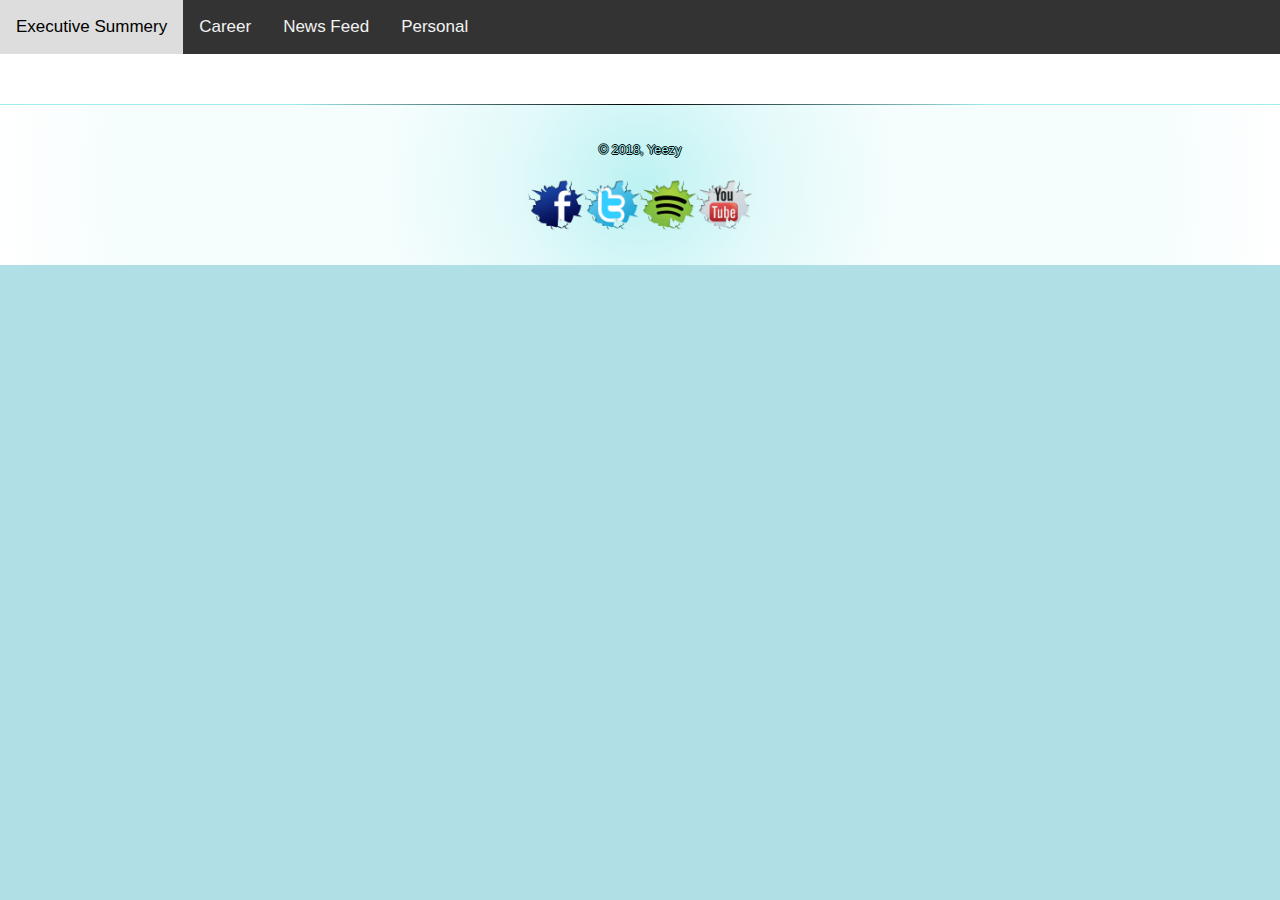
==== pages/career.html @ ad51aa73 "Merge pull request #7 from nss-day-cohort-27/rbcareer" ====
<!doctype html>
<html lang="en">

<head>
    <!-- Required meta tags -->
    <meta charset="utf-8">
    <meta name="viewport" content="width=device-width, initial-scale=1, shrink-to-fit=no">

    <!-- Bootstrap CSS -->
    
    <link rel="stylesheet" href="https://maxcdn.bootstrapcdn.com/bootstrap/4.0.0/css/bootstrap.min.css" integrity="sha384-Gn5384xqQ1aoWXA+058RXPxPg6fy4IWvTNh0E263XmFcJlSAwiGgFAW/dAiS6JXm"
        crossorigin="anonymous">
    <link rel="stylesheet" href="../styles.css">
    <link rel="stylesheet" href="career.css">
    

    <title>Sprint Report</title>
</head>

<body>
    <header>
        <!-- navbar here -->
        <div class="topnav">
            <a href="../index.html">Executive Summery</a>
            <a href="#">Career</a>
            <a href="newsfeed.html">News Feed</a>
            <a href="personal.html">Personal</a>
        </div>
    </header>
    <main>
        <!-- main content containers/html here -->
    </main>
    <footer>
        <!-- footer icons -->
        <div class="bottom-div">
            <span class="sexy_line"></span>
          </div>
          <div class="main-footer-div">
            <p id="small-copy">
              <small>&copy; 2018, Yeezy</small>
            </p>
            <div class="left-align-footer-div">
              <a href="https://www.facebook.com/search/posts/?q=kanye" target="_blank">
                <img class="social-media-icon" src="../images/facebookicon.png"
                  alt="Facebook Icon">
              </a>
              <a href="https://twitter.com/kanyewest" target="_blank">
                <img class="social-media-icon" src="../images/twittericon.png"
                  alt="Twitter Icon">
              </a>
              <a href="https://open.spotify.com/artist/5K4W6rqBFWDnAN6FQUkS6x" target="_blank">
                <img class="social-media-icon" src="../images/spotifyicon.png"
                  alt="Spotify Icon">
              </a>
              <a href="https://www.youtube.com/user/kanyewest/featured" target="_blank">
                <img class="social-media-icon" src="../images/youtubeicon.png"
                  alt="Youtube Icon">
              </a>
              
              
              
            </div>
          </div>
    </footer>
    <!-- Optional JavaScript -->
    <script src="main.js"></script>
    <!-- jQuery first, then Popper.js, then Bootstrap JS -->
    <script src="https://code.jquery.com/jquery-3.2.1.slim.min.js" integrity="sha384-KJ3o2DKtIkvYIK3UENzmM7KCkRr/rE9/Qpg6aAZGJwFDMVNA/GpGFF93hXpG5KkN"
        crossorigin="anonymous"></script>
    <script src="https://cdnjs.cloudflare.com/ajax/libs/popper.js/1.12.9/umd/popper.min.js" integrity="sha384-ApNbgh9B+Y1QKtv3Rn7W3mgPxhU9K/ScQsAP7hUibX39j7fakFPskvXusvfa0b4Q"
        crossorigin="anonymous"></script>
    <script src="https://maxcdn.bootstrapcdn.com/bootstrap/4.0.0/js/bootstrap.min.js" integrity="sha384-JZR6Spejh4U02d8jOt6vLEHfe/JQGiRRSQQxSfFWpi1MquVdAyjUar5+76PVCmYl"
        crossorigin="anonymous"></script>
    <script src="career.js"></script>
</body>

</html>
---- styles.css ----
html {
        background-color: powderblue;
}
     
.topnav {
        background-color: #333;
        overflow: hidden;
}
.topnav a {
        float: left;
        display: block;
    color: #f2f2f2;
    text-align: center;
    padding: 14px 16px;
    text-decoration: none;
    font-size: 17px;
}

.active {
    background-color: #4CAF50;
    color: white;
}


.topnav a.active {
    background-color: #4CAF50;
    color: white;
}

.topnav input[type=text] {
    float: right;
    padding: 6px;
    border: none;
    margin-top: 8px;
    margin-right: 16px;
    font-size: 17px;
}

.topnav a:hover {
   background-color: #ddd;
   color: black;
   text-decoration: none;
}

.topnav .icon {
   display: none;
}



.bottom-div{
    margin-top:50px;
}
.sexy_line{ 
    display:block;
    border:none;
    color:white;
    height:1px;
    background:black;
    background: -webkit-gradient(radial, 50% 50%, 0, 50% 50%, 350, from(#000000), to(#a1eced));
}
#small-copy {
  
}
.main-footer-div {
  background: radial-gradient(circle, rgba(161, 236, 237, .7), rgba(161, 236, 237, .3), rgba(161, 236, 237, .1), rgba(161, 236, 237, .1), rgba(161, 236, 237, .1), rgba(161, 236, 237, 0));
  color: #a1eced;
  display: flex;
  flex-direction: column;
  justify-content: center;
  padding: 2em;
  clear: both;
  text-align: center;
  text-shadow: -1px 0 black, 0 1px black, 1px 0 black, 0 -1px black;
}

.left-align-footer-div {
  display: flex;
  flex-direction: row;
  justify-content: center;

/*   flex: 0 30%; */
}

.right-align-footer-div {
  display: flex;
  flex-direction: row;
  justify-content: space-evenly;

}

.social-media-icon {
  width: 56px;
  height: 56px;
}
---- pages/career.css ----
.topnav {
    background-color: #333;
    overflow: hidden;
 }
 
 
 .topnav a {
    float: left;
    color: #f2f2f2;
    text-align: center;
    padding: 14px 16px;
    text-decoration: none;
    font-size: 17px;
 }
 
 
 .topnav a:hover {
    background-color: #ddd;
    color: black;
 }
 
 
 .topnav a.active {
    background-color: #4CAF50;
    color: white;
 }
 
 .topnav input[type=text] {
    float: right;
    padding: 6px;
    border: none;
    margin-top: 8px;
    margin-right: 16px;
    font-size: 17px;
 }
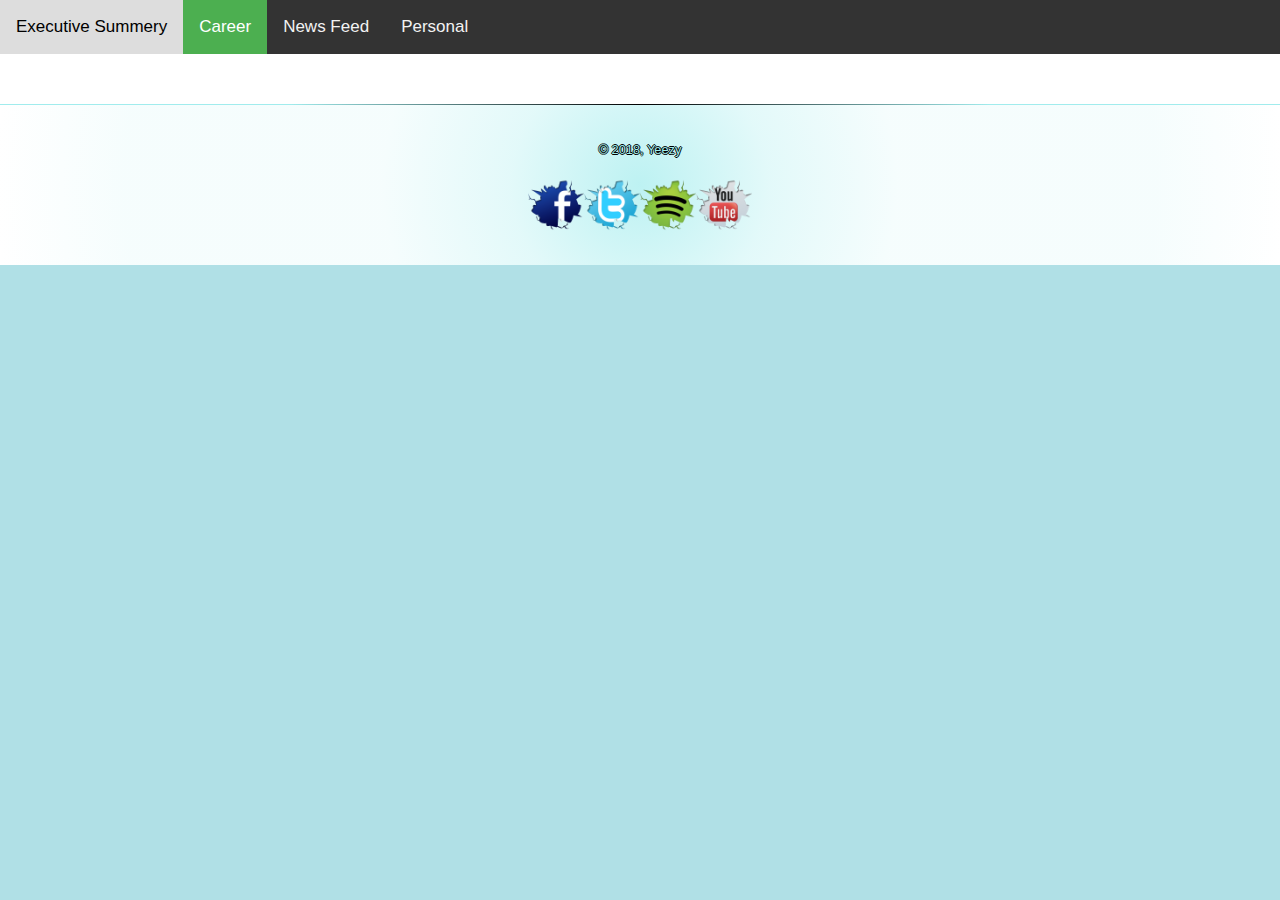
==== commit 5a716f62: "fixed navbar for all pages" ====
--- a/pages/career.html
+++ b/pages/career.html
@@ -22,7 +22,7 @@
         <!-- navbar here -->
         <div class="topnav">
             <a href="../index.html">Executive Summery</a>
-            <a href="#">Career</a>
+            <a href="#" class="active">Career</a>
             <a href="newsfeed.html">News Feed</a>
             <a href="personal.html">Personal</a>
         </div>
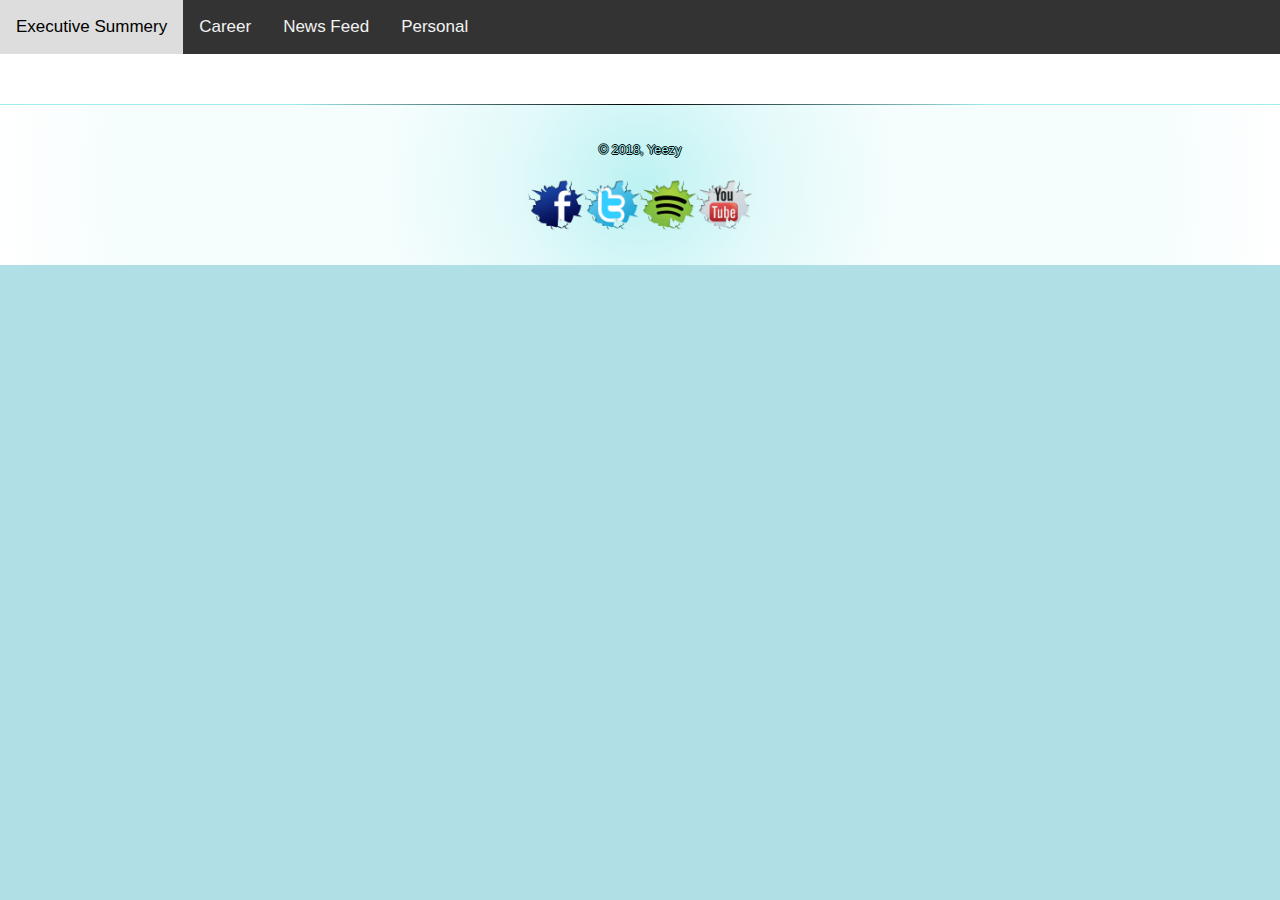
==== commit f2d0ce8a: "updated nav links" ====
--- a/pages/career.html
+++ b/pages/career.html
@@ -22,9 +22,9 @@
         <!-- navbar here -->
         <div class="topnav">
             <a href="../index.html">Executive Summery</a>
-            <a href="#" class="active">Career</a>
-            <a href="newsfeed.html">News Feed</a>
-            <a href="personal.html">Personal</a>
+            <a href="pages/career.html">Career</a>
+            <a href="pages/newsfeed.html">News Feed</a>
+            <a href="pages/personal.html">Personal</a>
         </div>
     </header>
     <main>
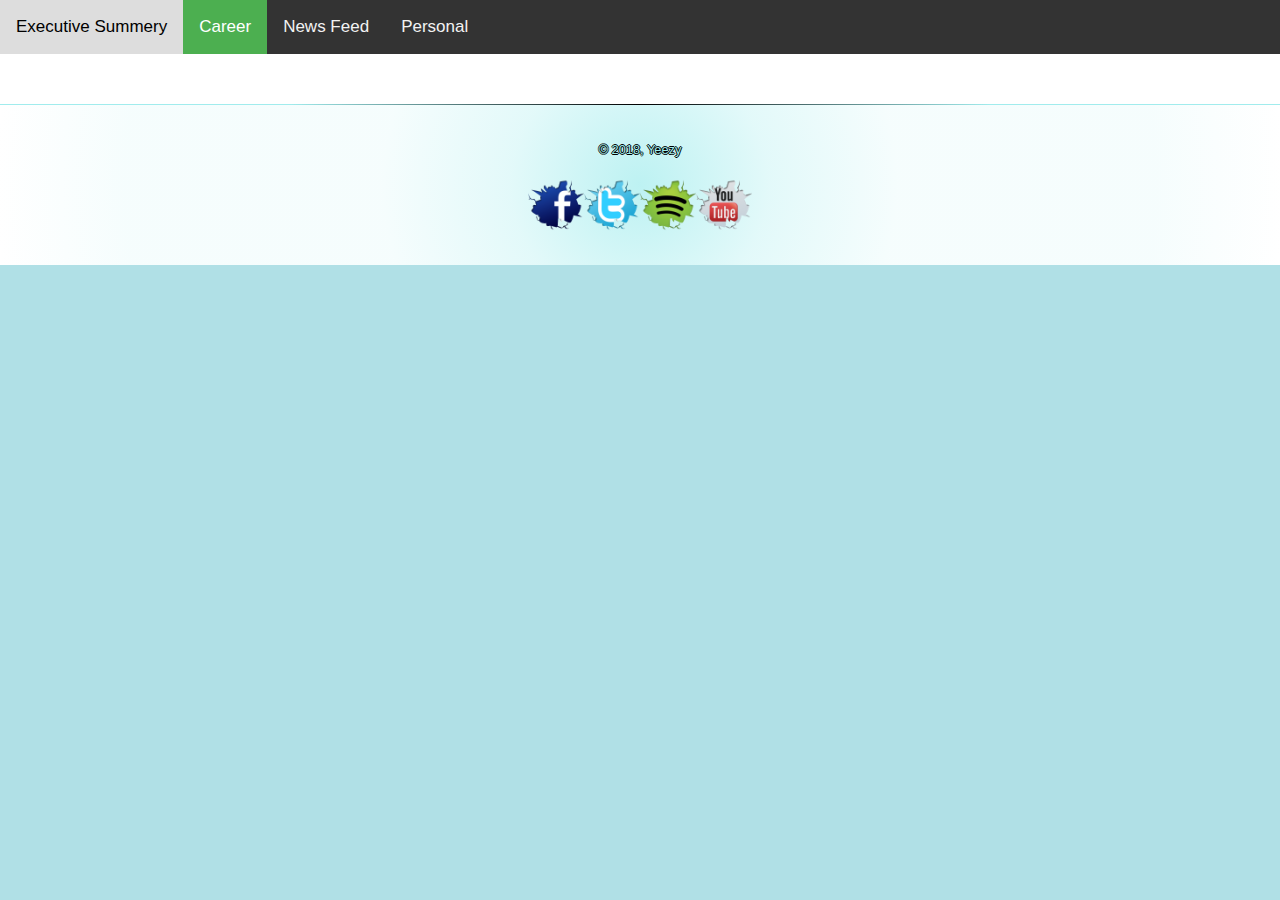
==== commit e3733f5c: "merge with correct master" ====
--- a/pages/career.html
+++ b/pages/career.html
@@ -22,9 +22,9 @@
         <!-- navbar here -->
         <div class="topnav">
             <a href="../index.html">Executive Summery</a>
-            <a href="pages/career.html">Career</a>
-            <a href="pages/newsfeed.html">News Feed</a>
-            <a href="pages/personal.html">Personal</a>
+            <a href="#" class="active">Career</a>
+            <a href="newsfeed.html">News Feed</a>
+            <a href="personal.html">Personal</a>
         </div>
     </header>
     <main>
--- a/styles.css
+++ b/styles.css
@@ -27,7 +27,6 @@
     background-color: #4CAF50;
     color: white;
 }
-
 .topnav input[type=text] {
     float: right;
     padding: 6px;
@@ -47,11 +46,10 @@
    display: none;
 }
 
-
-
 .bottom-div{
     margin-top:50px;
 }
+
 .sexy_line{ 
     display:block;
     border:none;
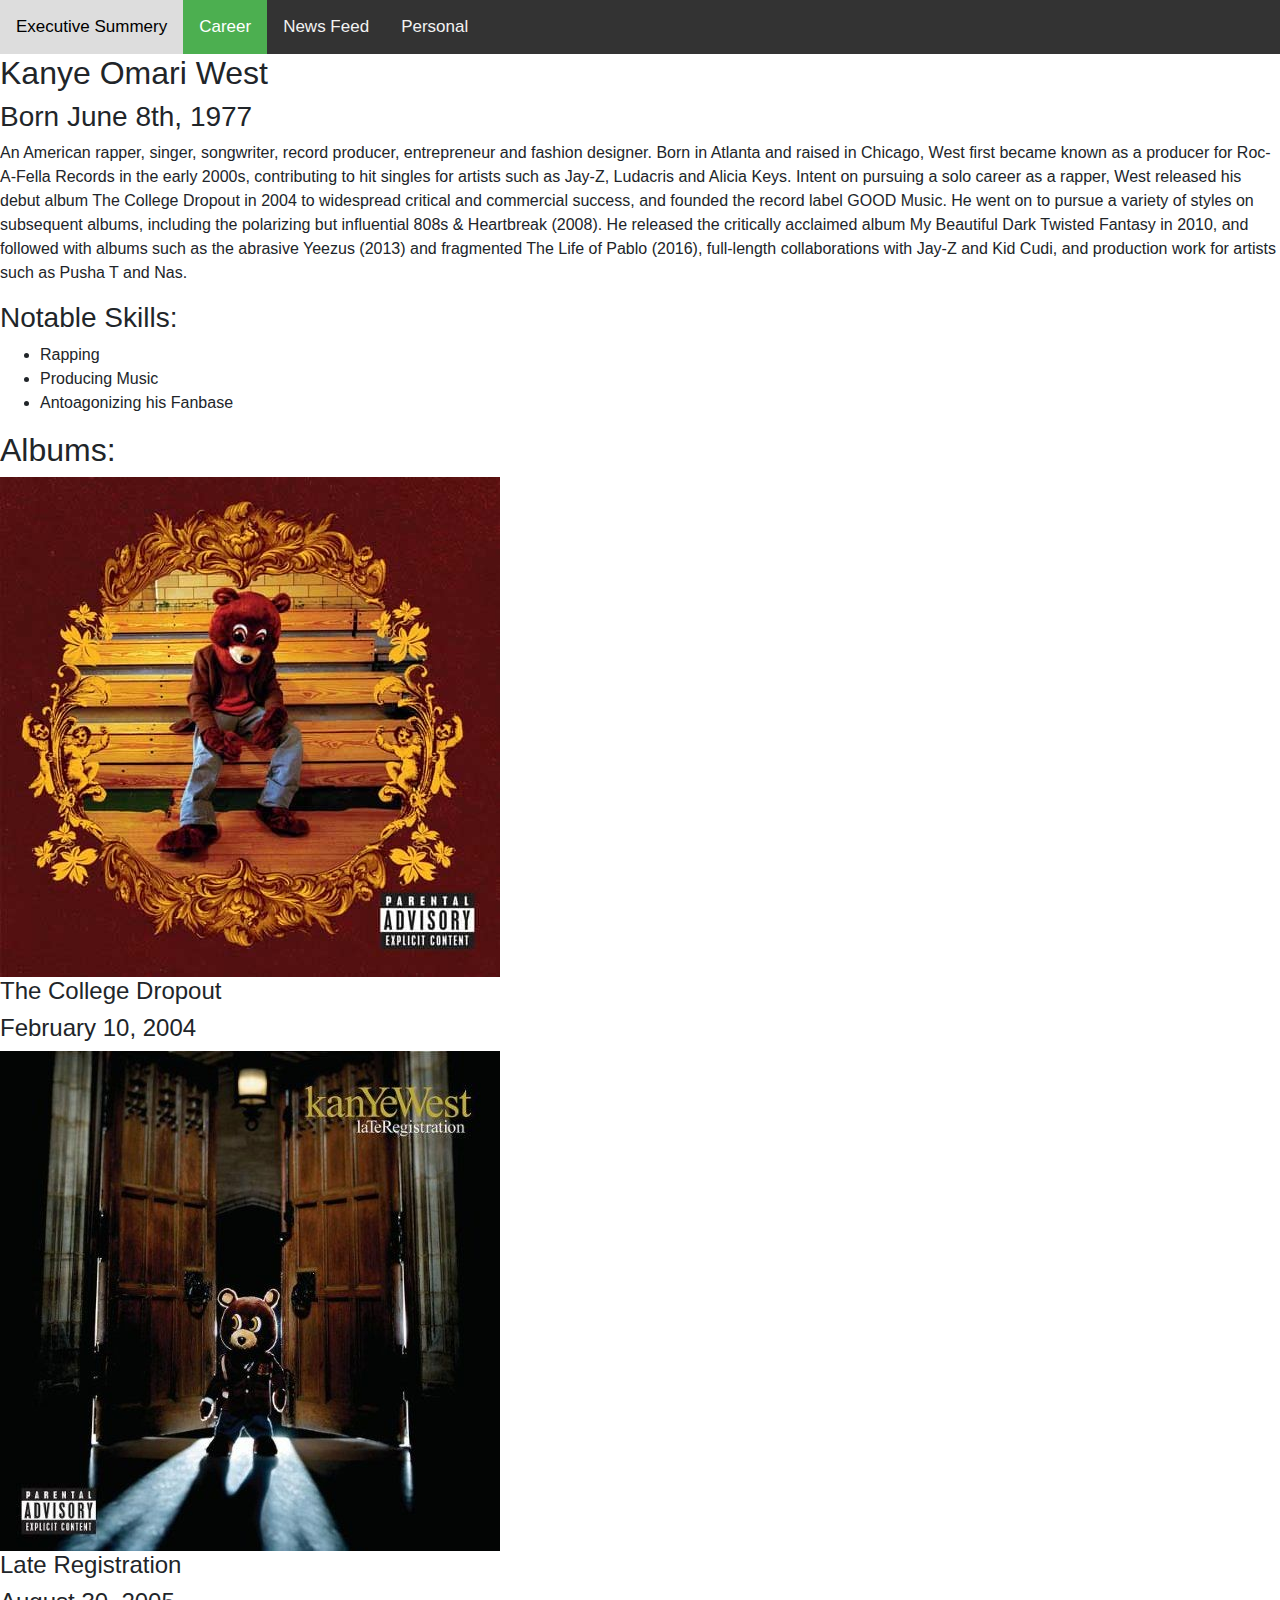
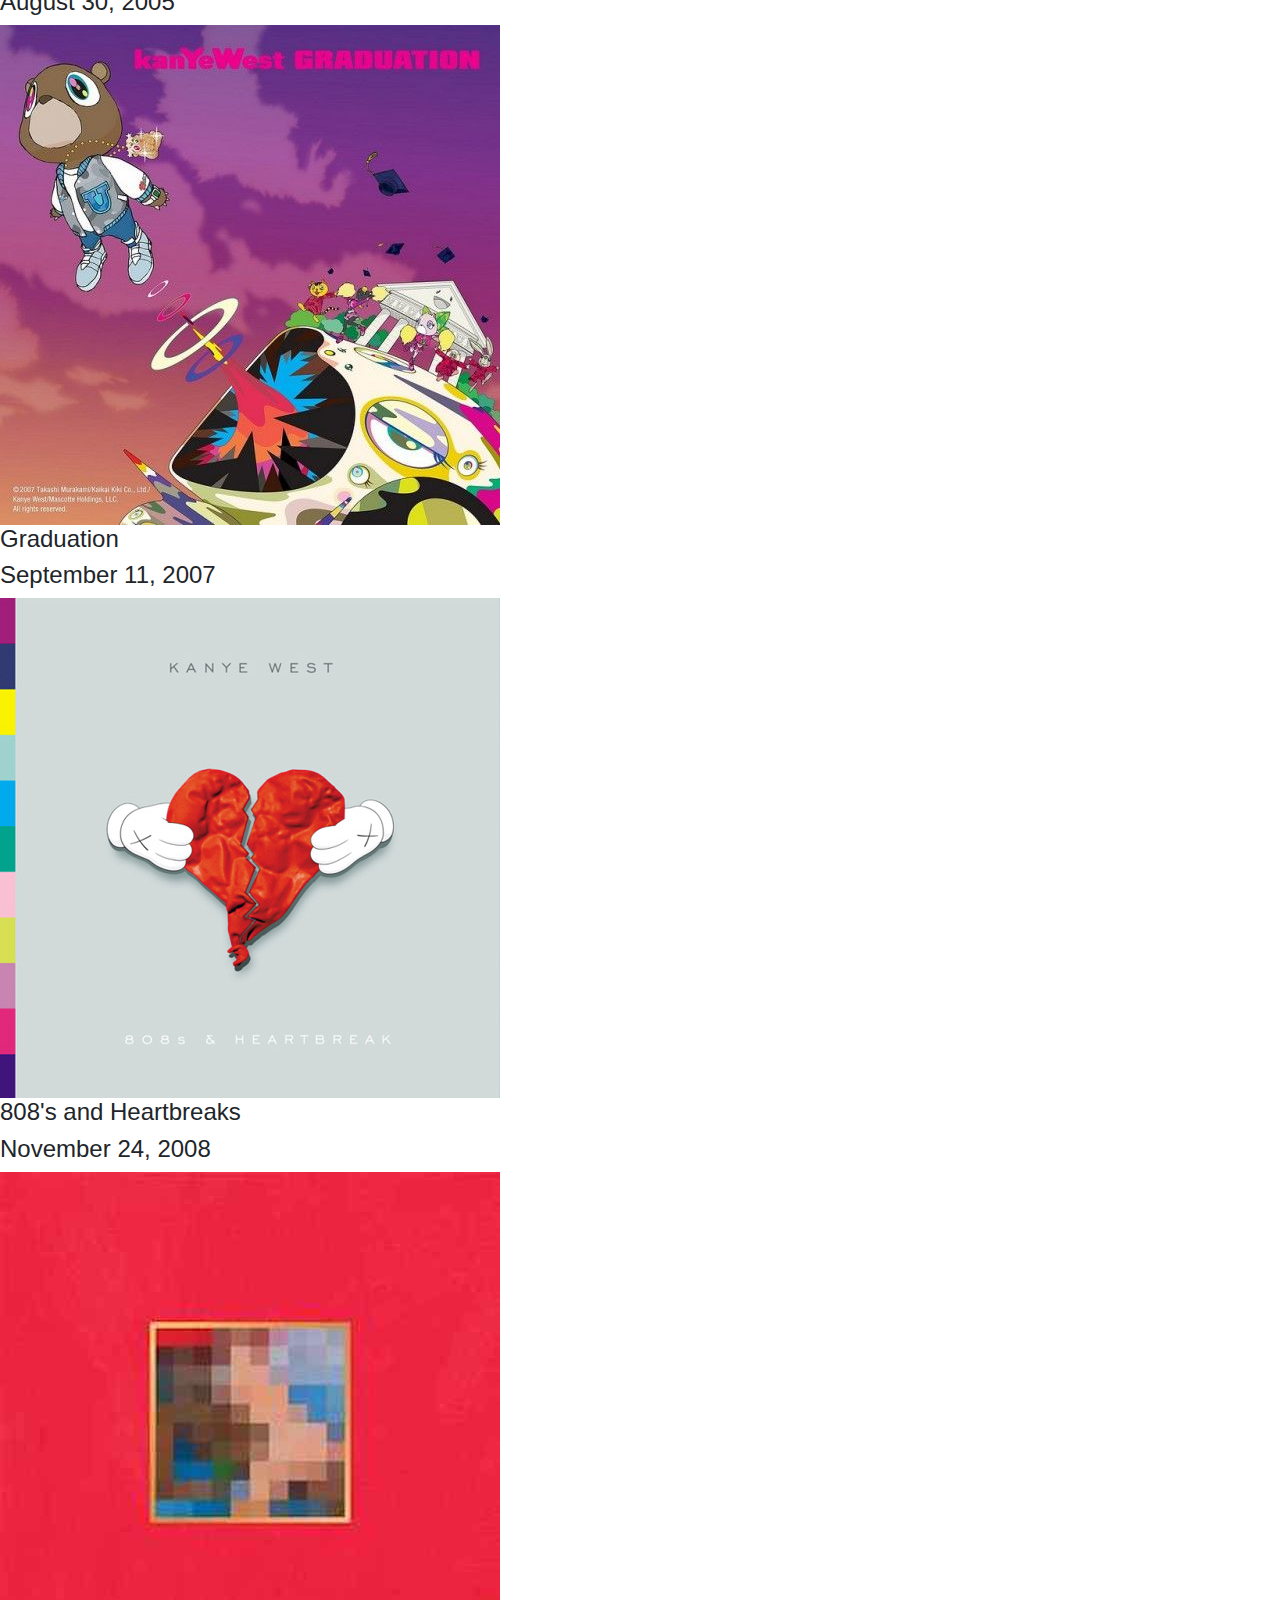
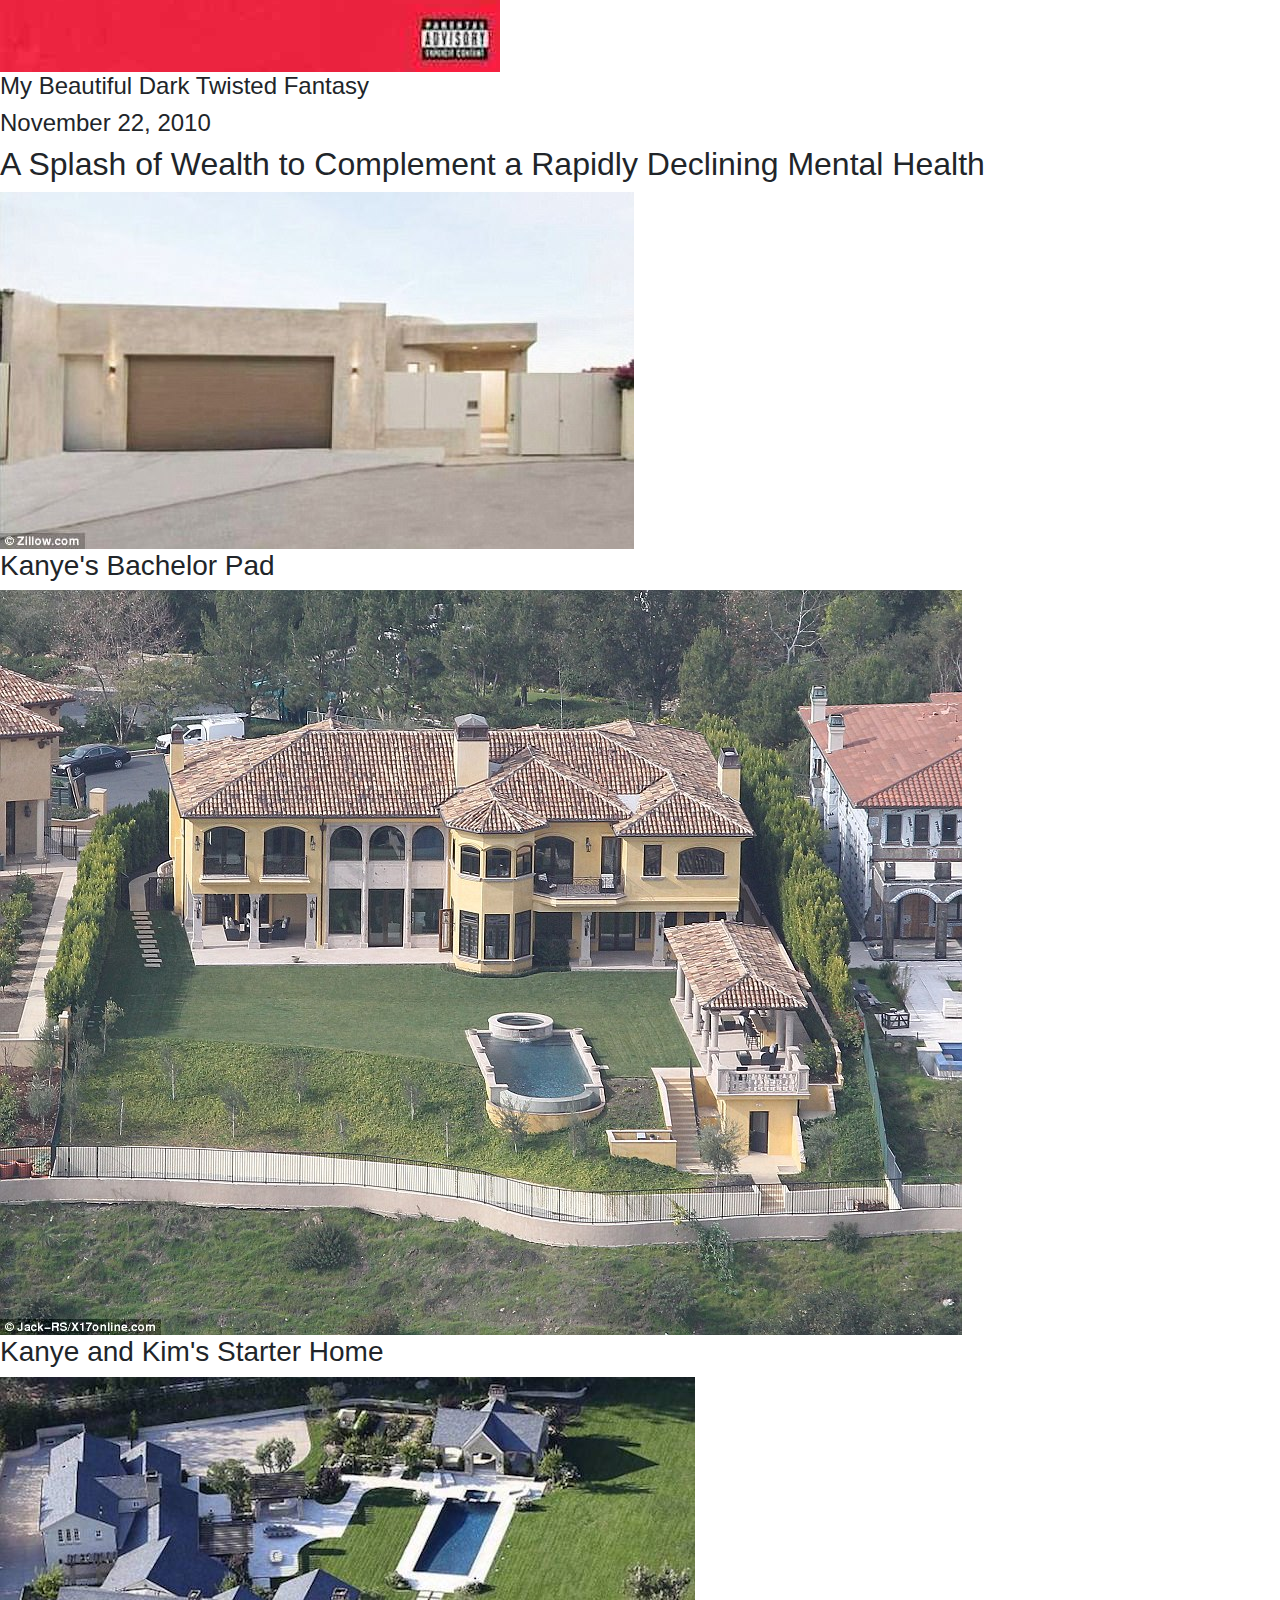
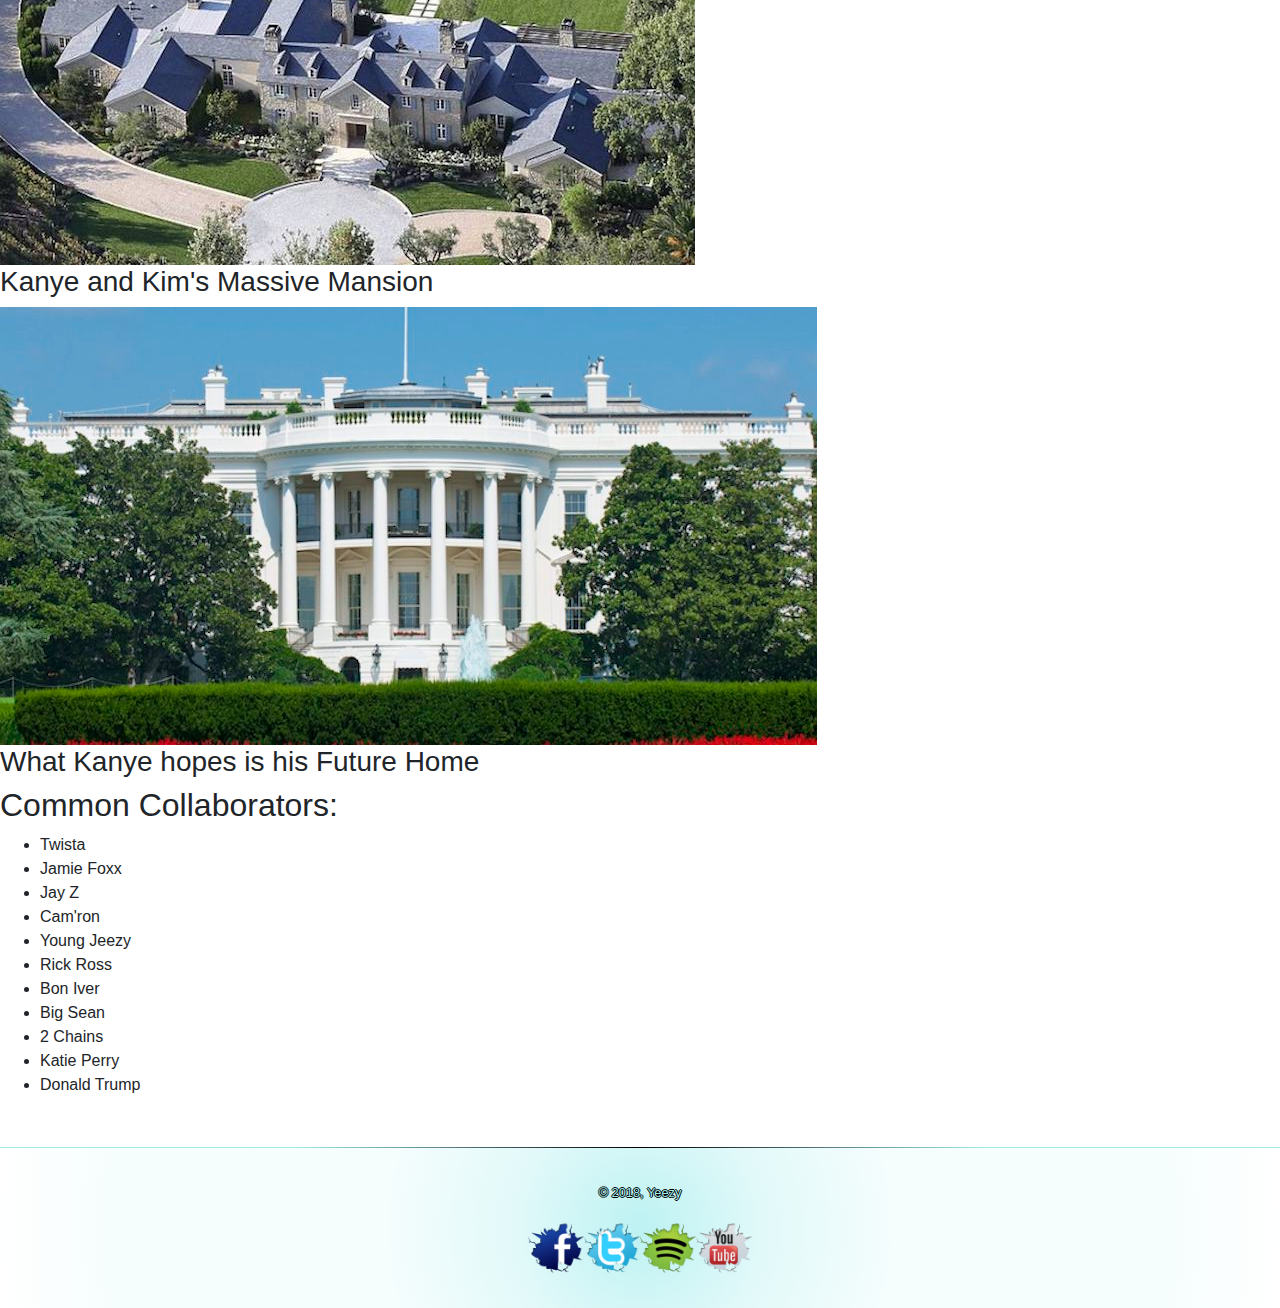
==== commit b5cb5817: "wrote career data functions" ====
--- a/pages/career.html
+++ b/pages/career.html
@@ -26,10 +26,32 @@
             <a href="newsfeed.html">News Feed</a>
             <a href="personal.html">Personal</a>
         </div>
+    
+    
+    
     </header>
+    
+    
     <main>
         <!-- main content containers/html here -->
+        <div class="flex-container">
+
+        </div>
+    
+    
+    
+    
+    
+    
+    
+    
     </main>
+    
+    
+    
+    
+    
+    
     <footer>
         <!-- footer icons -->
         <div class="bottom-div">
@@ -63,7 +85,7 @@
           </div>
     </footer>
     <!-- Optional JavaScript -->
-    <script src="main.js"></script>
+    
     <!-- jQuery first, then Popper.js, then Bootstrap JS -->
     <script src="https://code.jquery.com/jquery-3.2.1.slim.min.js" integrity="sha384-KJ3o2DKtIkvYIK3UENzmM7KCkRr/rE9/Qpg6aAZGJwFDMVNA/GpGFF93hXpG5KkN"
         crossorigin="anonymous"></script>
@@ -71,7 +93,9 @@
         crossorigin="anonymous"></script>
     <script src="https://maxcdn.bootstrapcdn.com/bootstrap/4.0.0/js/bootstrap.min.js" integrity="sha384-JZR6Spejh4U02d8jOt6vLEHfe/JQGiRRSQQxSfFWpi1MquVdAyjUar5+76PVCmYl"
         crossorigin="anonymous"></script>
+    <script src="careerdata.js"></script>
     <script src="career.js"></script>
+    <script src="../main.js"></script>
 </body>
 
 </html>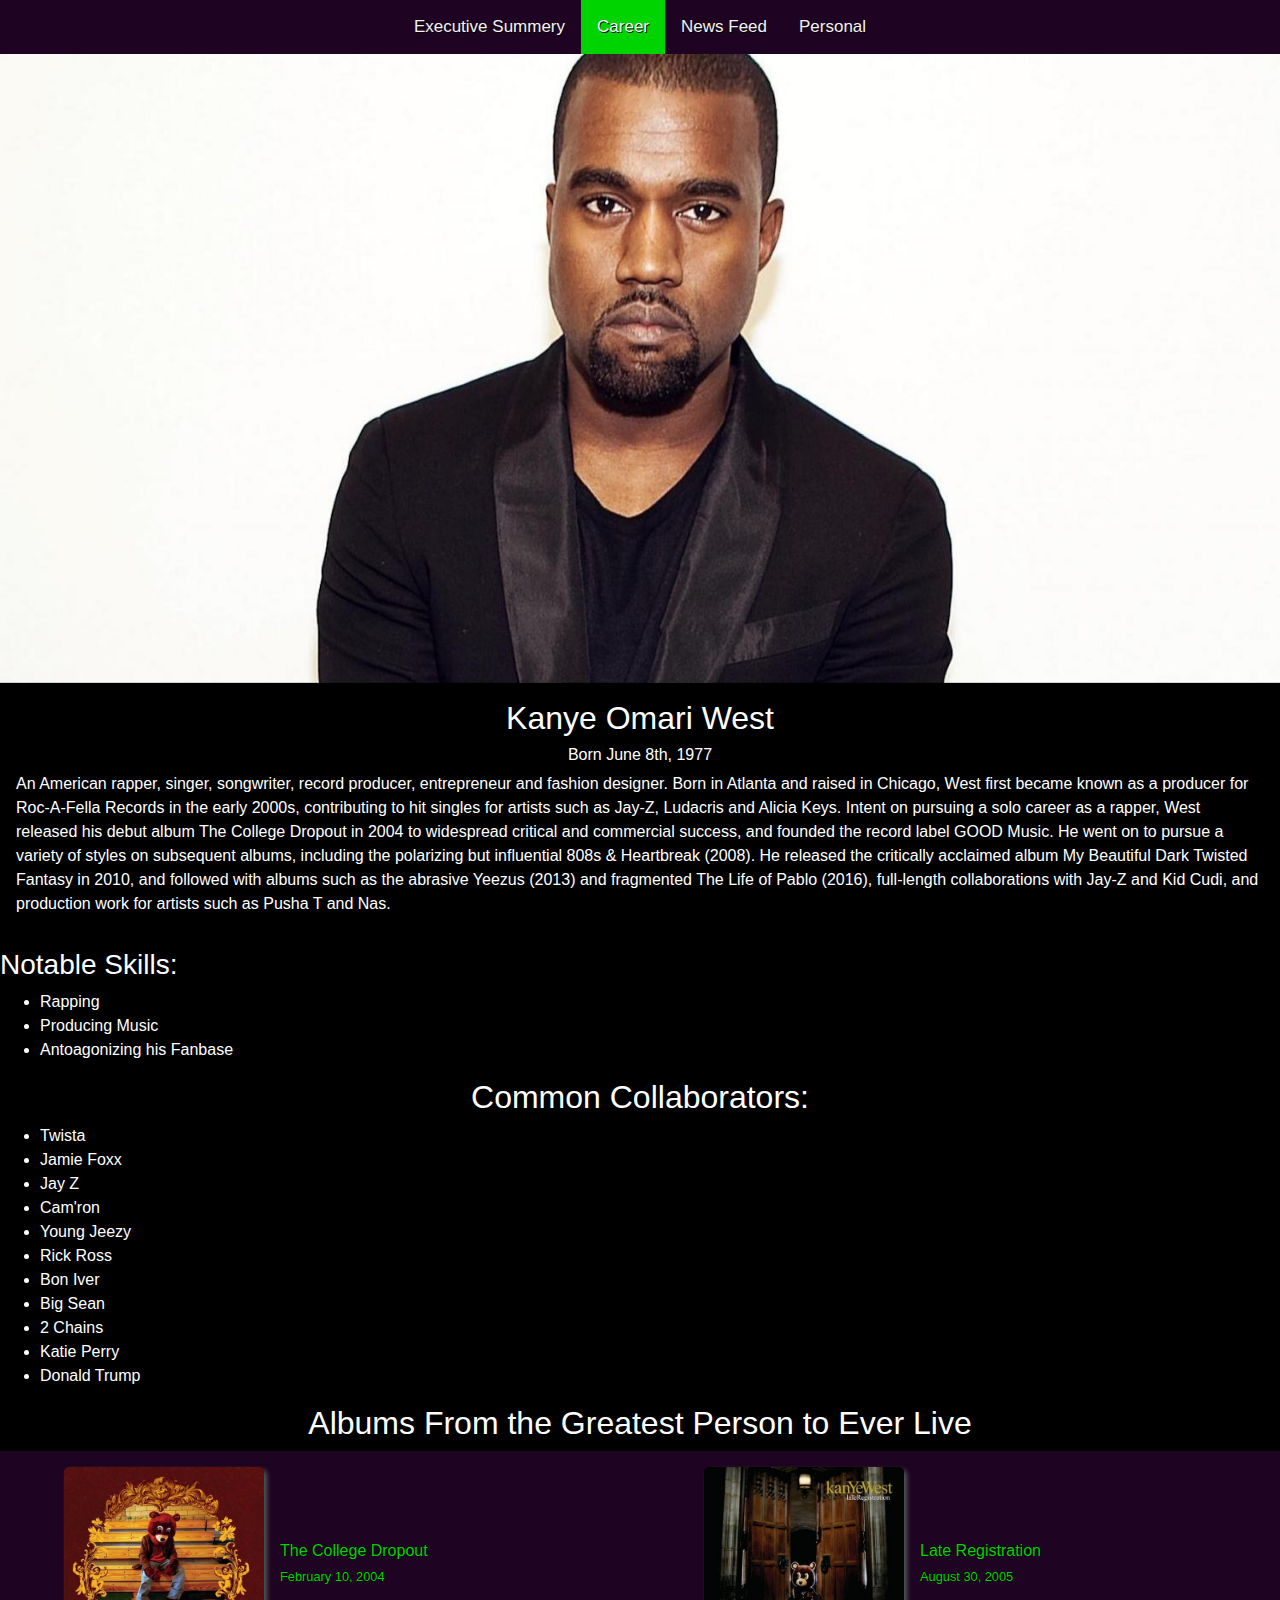
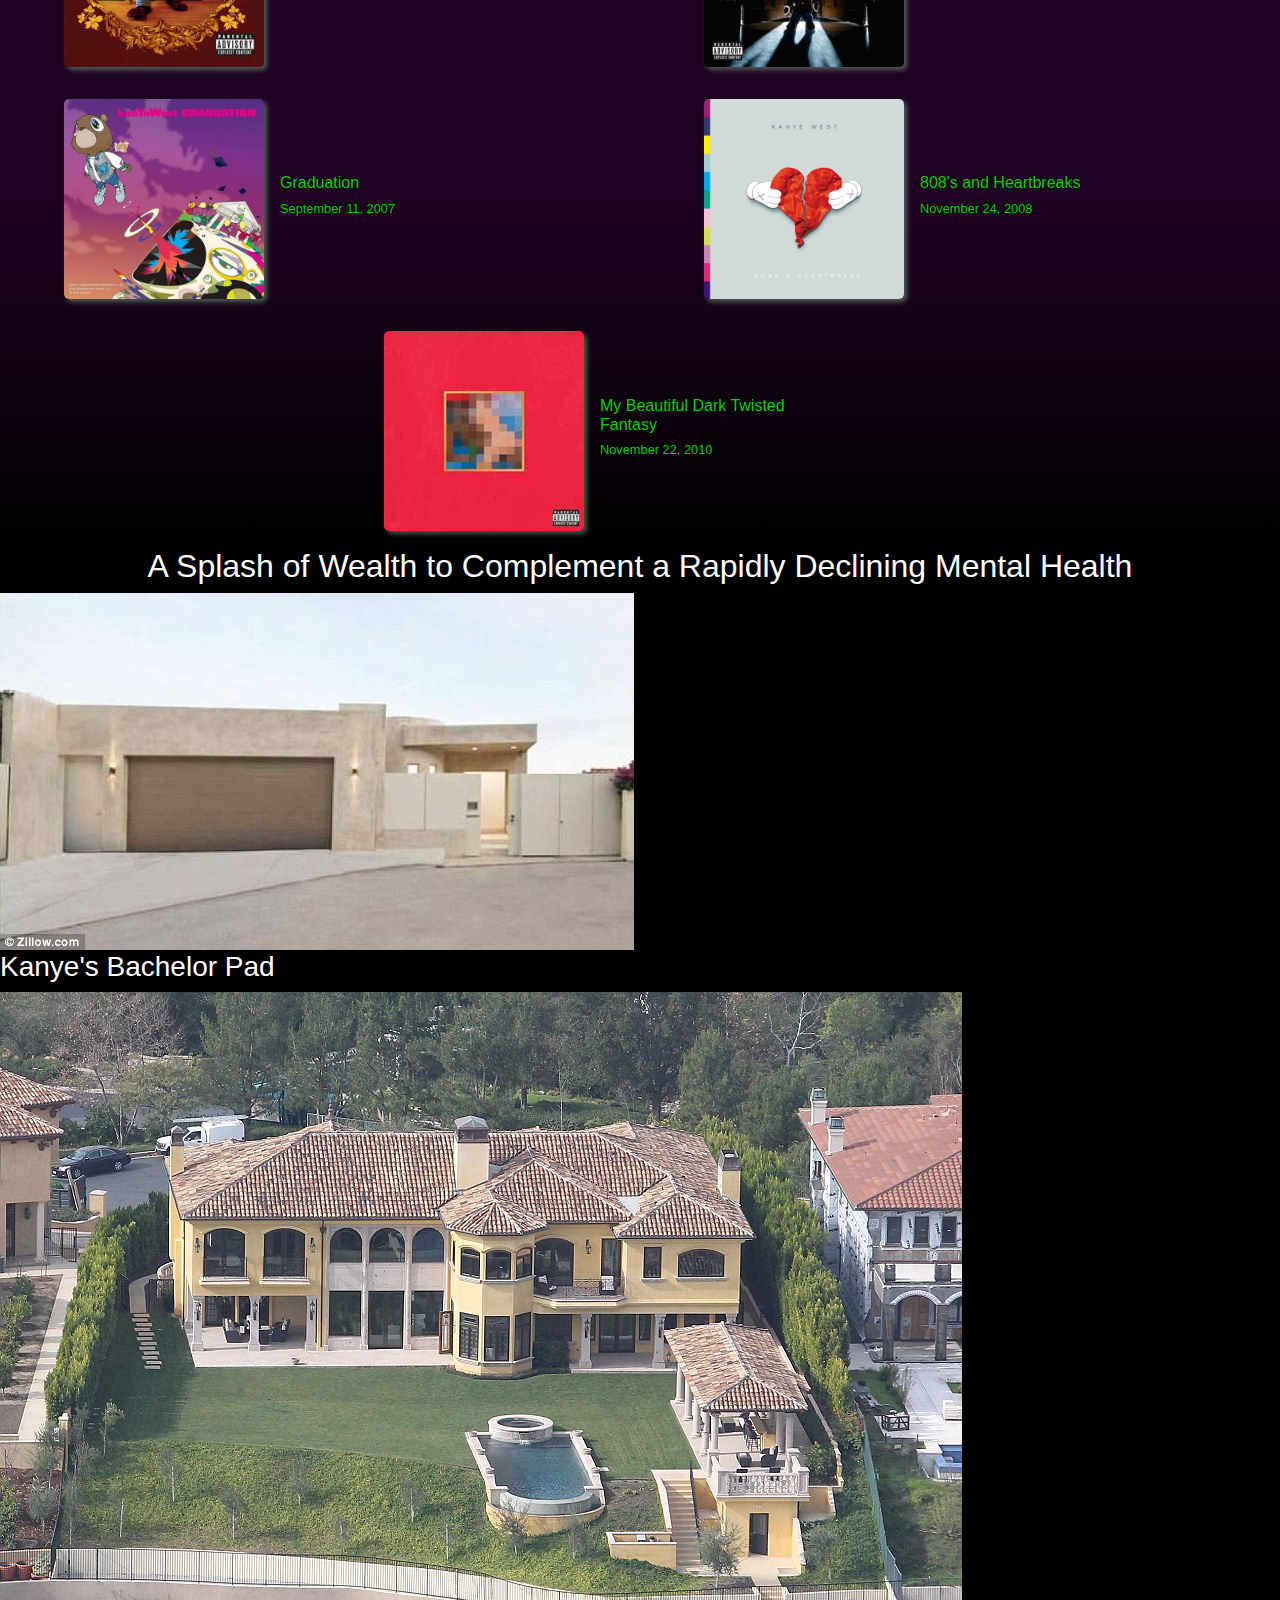
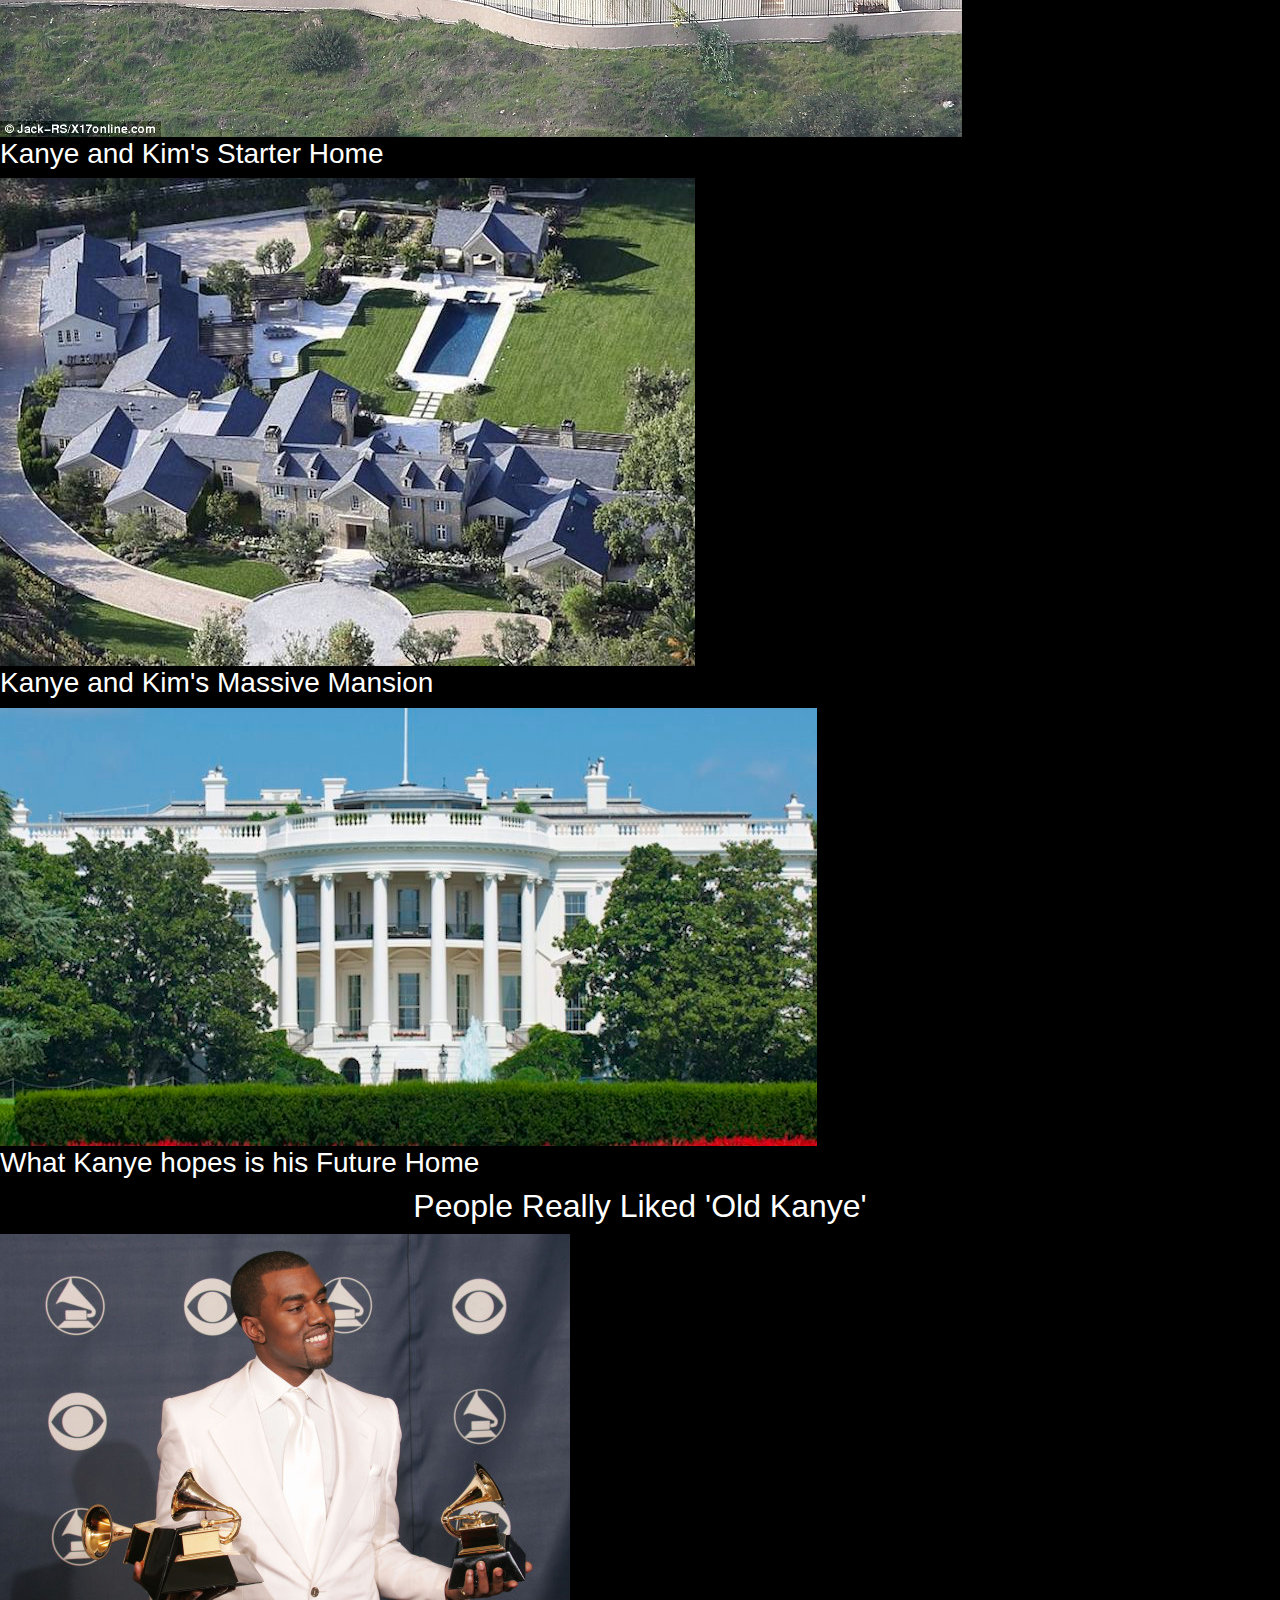
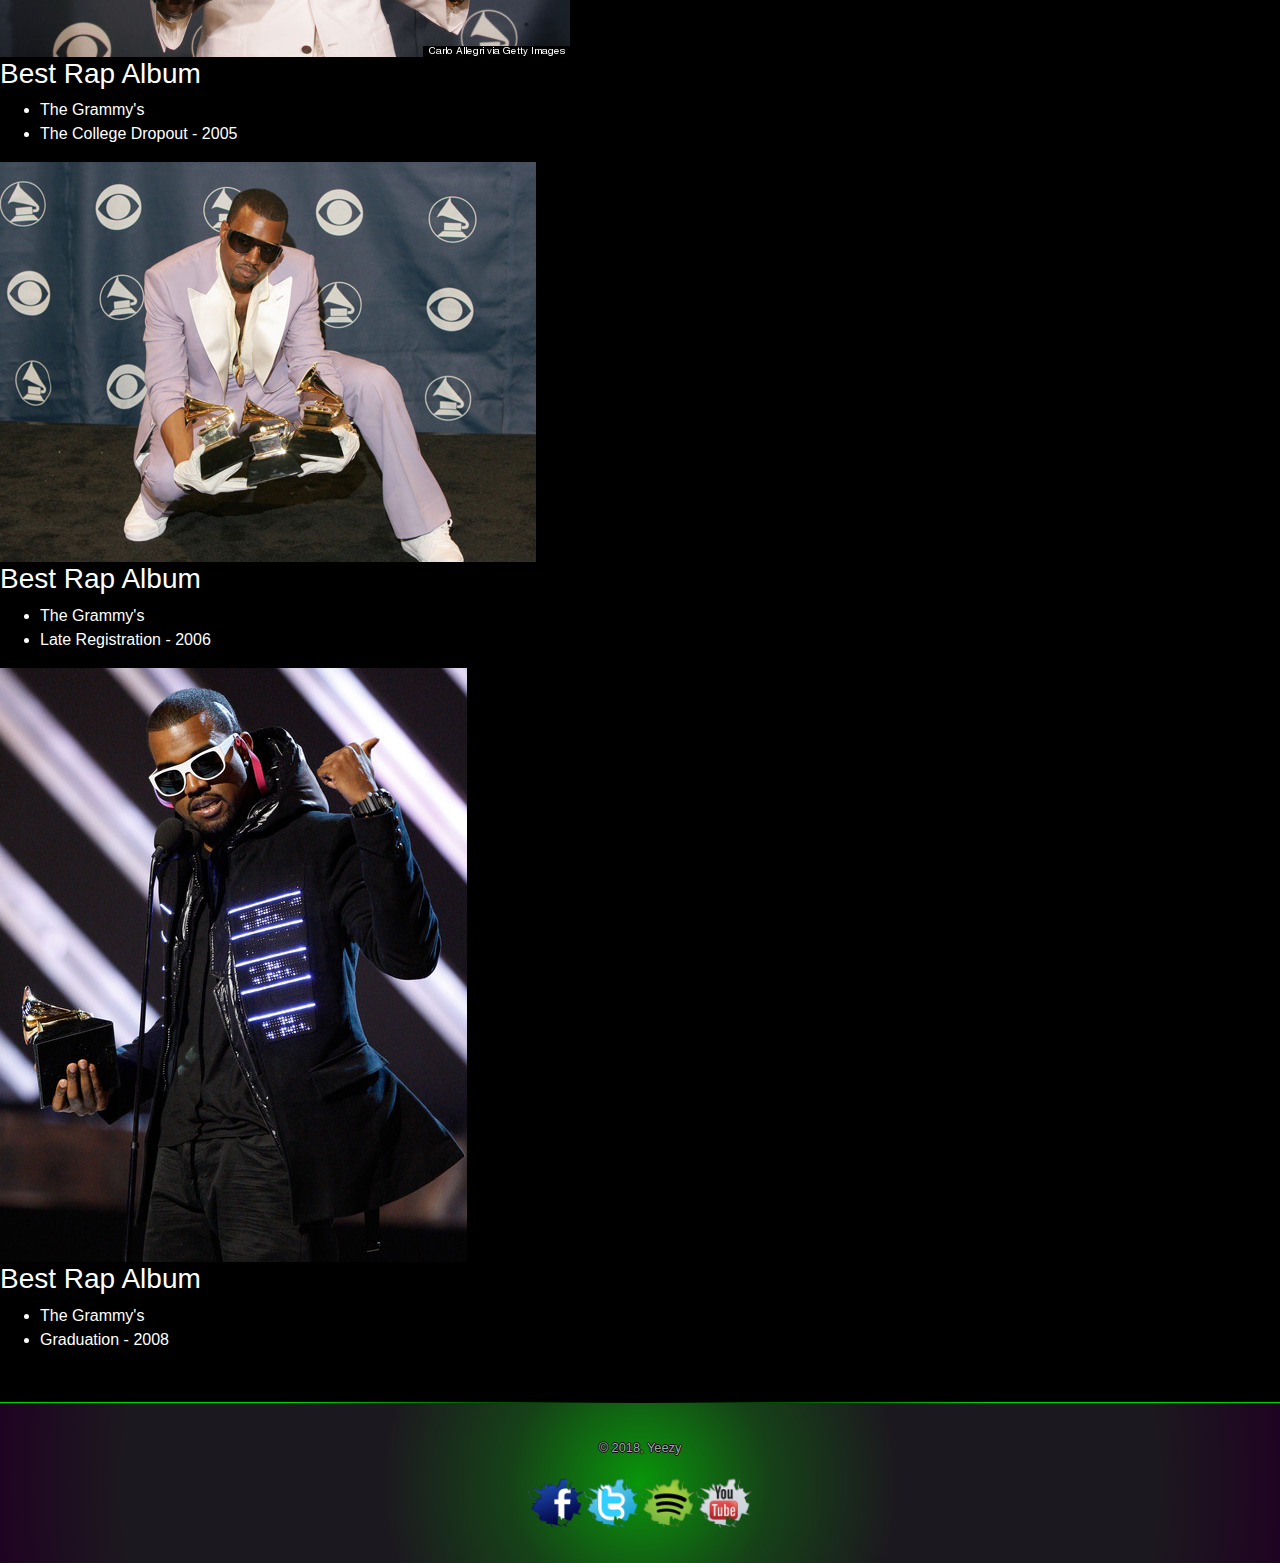
==== commit 0255c3a4: "work" ====
--- a/pages/career.html
+++ b/pages/career.html
@@ -27,31 +27,37 @@
             <a href="personal.html">Personal</a>
         </div>
     
-    
-    
     </header>
-    
-    
     <main>
+        <div id="carouselExampleFade" class="carousel slide carousel-fade" data-ride="carousel">
+            <div class="carousel-inner">
+              <div class="carousel-item active">
+                <img class="d-block w-100" src="../images/kanyecarousel1.jpg" alt="First slide">
+              </div>
+              <div class="carousel-item">
+                <img class="d-block w-100" src="../images/kanyecarousel2.jpg" alt="Second slide">
+              </div>
+              <div class="carousel-item">
+                <img class="d-block w-100" src="../images/kanyecarousel3.jpg" alt="Third slide">
+              </div>
+            </div>
+            <a class="carousel-control-prev" href="#carouselExampleFade" role="button" data-slide="prev">
+              <span class="carousel-control-prev-icon" aria-hidden="true"></span>
+              <span class="sr-only">Previous</span>
+            </a>
+            <a class="carousel-control-next" href="#carouselExampleFade" role="button" data-slide="next">
+              <span class="carousel-control-next-icon" aria-hidden="true"></span>
+              <span class="sr-only">Next</span>
+            </a>
+          </div>
+        
+        
         <!-- main content containers/html here -->
         <div class="flex-container">
 
         </div>
     
-    
-    
-    
-    
-    
-    
-    
     </main>
-    
-    
-    
-    
-    
-    
     <footer>
         <!-- footer icons -->
         <div class="bottom-div">
--- a/styles.css
+++ b/styles.css
@@ -1,16 +1,31 @@
 
-html {
-        background-color: powderblue;
+/* color theme! */
+/*  #00EB00 - rgb(0, 212, 0) */
+/*  #IF0322 - rgb(31, 3, 34) */
+/*  #87B38D - rgb(135, 179, 141) */
+
+
+
+body {
+    background-color: black;
+    color: white;
+        
 }
      
 .topnav {
-        background-color: #333;
-        overflow: hidden;
+    background-color: rgb(31, 3, 34);
+    overflow: hidden;
+    display: flex;
+    justify-content: center;
+    position: fixed;
+    width: 100%;
+    z-index: 1;
 }
 .topnav a {
-        float: left;
-        display: block;
+    float: left;
+    display: block;
     color: #f2f2f2;
+    text-shadow: black .8px .8px;
     text-align: center;
     padding: 14px 16px;
     text-decoration: none;
@@ -18,13 +33,13 @@
 }
 
 .active {
-    background-color: #4CAF50;
+    background-color: rgb(0, 212, 0);
     color: white;
 }
 
 
 .topnav a.active {
-    background-color: #4CAF50;
+    background-color: rgb(0, 212, 0);
     color: white;
 }
 .topnav input[type=text] {
@@ -37,7 +52,7 @@
 }
 
 .topnav a:hover {
-   background-color: #ddd;
+   background-color: rgba(135, 179, 141);
    color: black;
    text-decoration: none;
 }
@@ -56,40 +71,50 @@
     color:white;
     height:1px;
     background:black;
-    background: -webkit-gradient(radial, 50% 50%, 0, 50% 50%, 350, from(#000000), to(#a1eced));
+    background: -webkit-gradient(radial, 50% 50%, 0, 50% 50%, 350, from(#000000), to(rgb(0, 212, 0)));
 }
-#small-copy {
-  
-}
+
 .main-footer-div {
-  background: radial-gradient(circle, rgba(161, 236, 237, .7), rgba(161, 236, 237, .3), rgba(161, 236, 237, .1), rgba(161, 236, 237, .1), rgba(161, 236, 237, .1), rgba(161, 236, 237, 0));
-  color: #a1eced;
-  display: flex;
-  flex-direction: column;
-  justify-content: center;
-  padding: 2em;
-  clear: both;
-  text-align: center;
-  text-shadow: -1px 0 black, 0 1px black, 1px 0 black, 0 -1px black;
+    background:
+        radial-gradient(
+            circle, 
+             rgba(0, 212, 0, .7),
+             rgba(0, 212, 0, .3),
+             rgba(0, 212, 0, .1),
+             rgba(0, 212, 0, .1),
+             rgba(0, 212, 0, .1),
+             rgba(0, 212, 0, 0)),
+        linear-gradient(
+            rgb(31, 3, 34), 
+            rgb(31, 3, 34));
+    color: rgb(135, 179, 141);
+    display: flex;
+    flex-direction: column;
+    justify-content: center;
+    padding: 2em;
+    clear: both;
+    text-align: center;
+    text-shadow: 
+        -1px 0 rgb(31, 3, 34), 
+        0 1px rgb(31, 3, 34), 
+        1px 0 rgb(31, 3, 34), 
+        0 -1px rgb(31, 3, 34);
 }
 
 .left-align-footer-div {
-  display: flex;
-  flex-direction: row;
-  justify-content: center;
-
-/*   flex: 0 30%; */
+    display: flex;
+    flex-direction: row;
+    justify-content: center;
 }
 
 .right-align-footer-div {
-  display: flex;
-  flex-direction: row;
-  justify-content: space-evenly;
-
+    display: flex;
+    flex-direction: row;
+    justify-content: space-evenly;
 }
 
 .social-media-icon {
-  width: 56px;
-  height: 56px;
+    width: 56px;
+    height: 56px;
 }
 
--- a/pages/career.css
+++ b/pages/career.css
@@ -1,35 +1,89 @@
-.topnav {
-    background-color: #333;
-    overflow: hidden;
- }
- 
- 
- .topnav a {
-    float: left;
-    color: #f2f2f2;
+/* color theme! */
+/*  #00EB00 - rgb(0, 212, 0) */
+/*  #IF0322 - rgb(31, 3, 34) */
+/*  #87B38D - rgb(135, 179, 141) */
+
+.flex-container {
+
+}
+
+.intro-div {
+    padding: 1em;
+}
+
+.intro-div h3 {
+    font-size: 1em;
     text-align: center;
-    padding: 14px 16px;
-    text-decoration: none;
-    font-size: 17px;
- }
- 
- 
- .topnav a:hover {
-    background-color: #ddd;
-    color: black;
- }
- 
- 
- .topnav a.active {
-    background-color: #4CAF50;
-    color: white;
- }
- 
- .topnav input[type=text] {
-    float: right;
-    padding: 6px;
-    border: none;
-    margin-top: 8px;
-    margin-right: 16px;
-    font-size: 17px;
- }+}
+
+.skills-list {
+
+}
+
+h2 {
+    text-align: center;
+}
+
+.album-flex {
+    display: flex;
+    flex-wrap: wrap;
+    width: 100%;
+    justify-content: space-around;
+    background: 
+        linear-gradient(
+            to bottom,
+            rgb(31, 3, 34),
+            rgb(31, 3, 34),
+            rgba(0, 0, 0, 0.6));
+    color: rgb(0, 212, 0);
+    text-shadow:
+		-.3px -.3px 0 black,
+		.3px -.3px 0 black,
+		-.3px .3px 0 black,
+		.3px .3px 0 black;
+}
+
+.album-flex div {
+    width: 40%;
+    margin: 1em;
+
+}
+
+.album-flex img {
+    width: 200px;
+    height: 200px;
+    box-shadow: rgba(135, 179, 141, 0.5) 3px 3px 5px;
+    border-radius: 5px;
+}
+
+.album-card {
+    display: flex;
+    width: auto;
+    height: auto;
+}
+
+.album-card div {
+    display: flex;
+    justify-content: center;
+    flex-direction: column;
+}
+
+.album-card h4 {
+    font-size: 1em;
+}
+
+.album-card h5 {
+    font-size: .8em;
+}
+
+.mansion-flex {
+
+}
+
+.collabs-list {
+
+}
+
+.awards-flex {
+
+}
